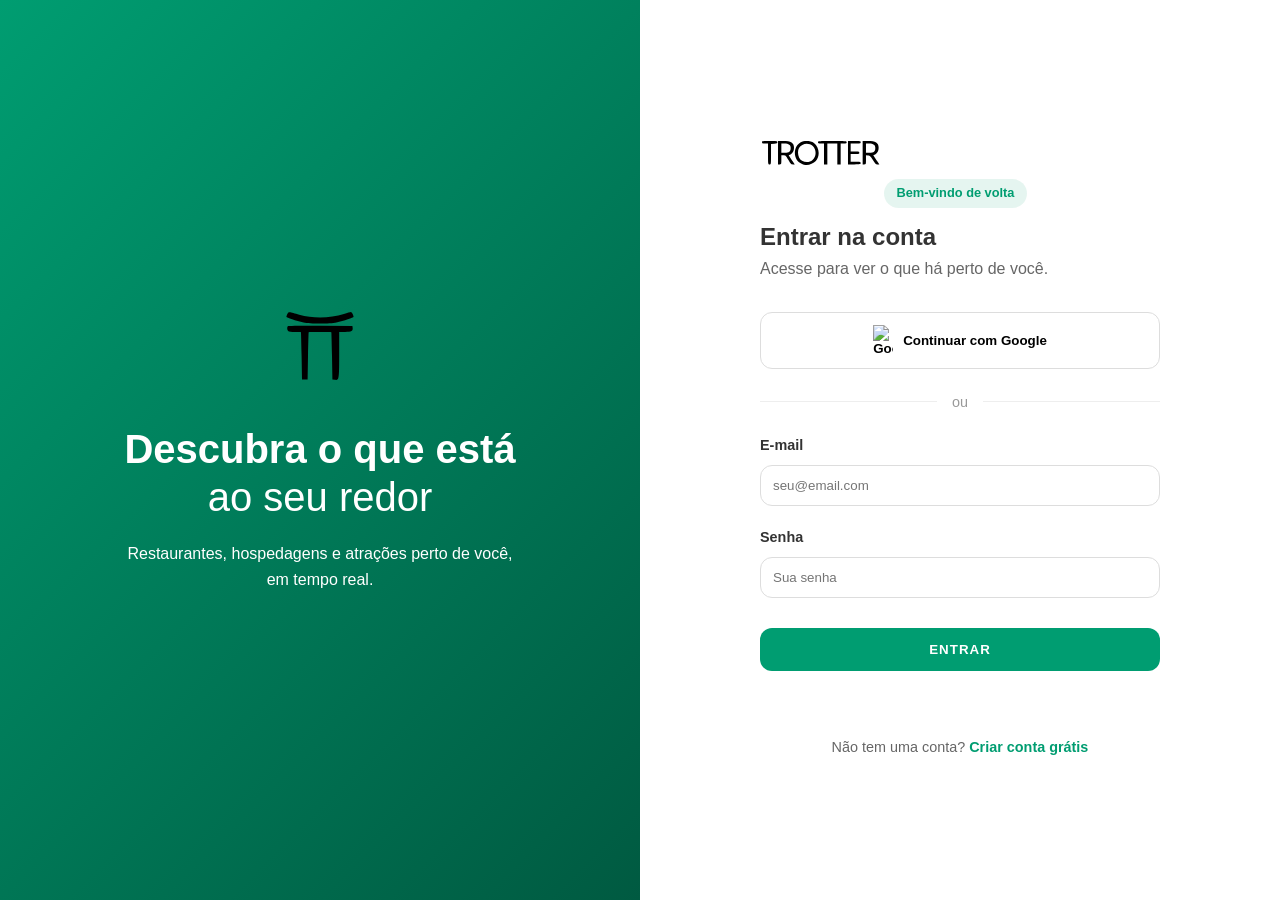
==== index.html @ 8566de99 "first commit" ====
<!DOCTYPE html>
<html lang="pt-br">
<head>
    <meta charset="UTF-8">
    <meta name="viewport" content="width=device-width, initial-scale=1.0">
    <title>Login | TROTTER</title>
    <link rel="stylesheet" href="css/global.css">
    <link rel="stylesheet" href="css/auth.css">
    <link rel="icon" href="img/logo-icon.svg" type="image/svg+xml">
</head>
<body>
    <div id="preloader">
        <img src="img/logo-trotter.svg" alt="TROTTER" width="150">
        <div class="spinner"></div>
    </div>

    <div class="auth-container">
        <div class="auth-visual">
            <div class="auth-visual-content">
                <img src="img/logo-icon.svg" alt="T" class="floating-logo">
                <h1>Descubra o que está <br><span>ao seu redor</span></h1>
                <p>Restaurantes, hospedagens e atrações perto de você, em tempo real.</p>
            </div>
        </div>
        
        <div class="auth-form-container">
            <div class="auth-form-box">
                <img src="img/logo-trotter.svg" alt="TROTTER" class="form-logo">
                <span class="tag">Bem-vindo de volta</span>
                <h2>Entrar na conta</h2>
                <p class="subtitle">Acesse para ver o que há perto de você.</p>

                <button class="btn-google" id="btn-google">
                    <img src="https://upload.wikimedia.org/wikipedia/commons/c/c1/Google_%22G%22_logo.svg" alt="Google">
                    Continuar com Google
                </button>

                <div class="divider"><span>ou</span></div>

                <form id="login-form">
                    <div class="input-group">
                        <label for="email">E-mail</label>
                        <input type="email" id="email" placeholder="seu@email.com" required>
                    </div>
                    <div class="input-group">
                        <label for="password">Senha</label>
                        <input type="password" id="password" placeholder="Sua senha" required>
                    </div>
                    <button type="submit" class="btn-submit">ENTRAR</button>
                    <p id="auth-message" class="message"></p>
                </form>

                <p class="switch-auth">
                    Não tem uma conta? <a href="pages/register.html">Criar conta grátis</a>
                </p>
            </div>
        </div>
    </div>

    <script type="module" src="js/auth.js"></script>
    <script>
        window.addEventListener('load', () => {
            setTimeout(() => {
                document.getElementById('preloader').classList.add('hidden');
            }, 800);
        });
    </script>
</body>
</html>
---- css/global.css ----
:root {
    --primary-color: #009D71;
    --primary-dark: #007a58;
    --secondary-color: #f8f9fa;
    --text-color: #333;
    --text-light: #666;
    --white: #ffffff;
    --error-color: #e74c3c;
    --border-radius: 12px;
    --shadow: 0 4px 12px rgba(0,0,0,0.1);
    --transition: all 0.3s ease;
}

* {
    margin: 0;
    padding: 0;
    box-sizing: border-box;
    font-family: 'Segoe UI', Roboto, Helvetica, Arial, sans-serif;
}

body {
    background-color: #f4f7f6;
    color: var(--text-color);
    line-height: 1.6;
    overflow-x: hidden;
}

a {
    text-decoration: none;
    color: inherit;
}

button {
    cursor: pointer;
    border: none;
    outline: none;
    transition: var(--transition);
}

.container {
    max-width: 1200px;
    margin: 0 auto;
    padding: 0 20px;
}

/* Preloader */
#preloader {
    position: fixed;
    top: 0;
    left: 0;
    width: 100%;
    height: 100%;
    background: var(--white);
    display: flex;
    flex-direction: column;
    justify-content: center;
    align-items: center;
    z-index: 9999;
    transition: opacity 0.5s ease, visibility 0.5s ease;
}

#preloader.hidden {
    opacity: 0;
    visibility: hidden;
}

.spinner {
    width: 40px;
    height: 40px;
    border: 4px solid rgba(0, 157, 113, 0.1);
    border-left-color: var(--primary-color);
    border-radius: 50%;
    animation: spin 1s linear infinite;
    margin-top: 20px;
}

@keyframes spin {
    to { transform: rotate(360deg); }
}

/* Utility Classes */
.btn-primary {
    background-color: var(--primary-color);
    color: var(--white);
    padding: 12px 24px;
    border-radius: var(--border-radius);
    font-weight: 600;
    text-align: center;
}

.btn-primary:hover {
    background-color: var(--primary-dark);
}

.text-center { text-align: center; }
.mt-20 { margin-top: 20px; }
.mb-20 { margin-bottom: 20px; }
---- css/auth.css ----
.auth-container {
    display: flex;
    min-height: 100vh;
    width: 100%;
}

.auth-visual {
    flex: 1;
    background: linear-gradient(135deg, #009D71 0%, #005a41 100%);
    display: flex;
    justify-content: center;
    align-items: center;
    color: white;
    padding: 40px;
}

@media (max-width: 768px) {
    .auth-visual { display: none; }
}

.auth-visual-content {
    max-width: 400px;
    text-align: center;
}

.floating-logo {
    width: 80px;
    margin-bottom: 30px;
    animation: float 3s ease-in-out infinite;
}

@keyframes float {
    0%, 100% { transform: translateY(0); }
    50% { transform: translateY(-20px); }
}

.auth-visual h1 {
    font-size: 2.5rem;
    margin-bottom: 20px;
    line-height: 1.2;
}

.auth-visual h1 span {
    font-weight: 300;
}

.auth-form-container {
    flex: 1;
    display: flex;
    justify-content: center;
    align-items: center;
    background-color: white;
    padding: 40px;
}

.auth-form-box {
    width: 100%;
    max-width: 400px;
}

.form-logo {
    width: 120px;
    margin-bottom: 30px;
}

.tag {
    display: inline-block;
    background: rgba(0, 157, 113, 0.1);
    color: var(--primary-color);
    padding: 4px 12px;
    border-radius: 20px;
    font-size: 0.8rem;
    font-weight: 600;
    margin-bottom: 10px;
}

.subtitle {
    color: var(--text-light);
    margin-bottom: 30px;
}

.btn-google {
    width: 100%;
    display: flex;
    align-items: center;
    justify-content: center;
    gap: 10px;
    padding: 12px;
    border: 1px solid #ddd;
    background: white;
    border-radius: var(--border-radius);
    font-weight: 600;
    margin-bottom: 20px;
}

.btn-google img {
    width: 20px;
}

.divider {
    text-align: center;
    position: relative;
    margin: 20px 0;
}

.divider::before {
    content: "";
    position: absolute;
    top: 50%;
    left: 0;
    width: 100%;
    height: 1px;
    background: #eee;
    z-index: 1;
}

.divider span {
    background: white;
    padding: 0 15px;
    color: #999;
    font-size: 0.9rem;
    position: relative;
    z-index: 2;
}

.input-group {
    margin-bottom: 20px;
}

.input-group label {
    display: block;
    margin-bottom: 8px;
    font-weight: 600;
    font-size: 0.9rem;
}

.input-group input {
    width: 100%;
    padding: 12px;
    border: 1px solid #ddd;
    border-radius: var(--border-radius);
    transition: var(--transition);
}

.input-group input:focus {
    border-color: var(--primary-color);
    box-shadow: 0 0 0 3px rgba(0, 157, 113, 0.1);
}

.btn-submit {
    width: 100%;
    background: var(--primary-color);
    color: white;
    padding: 14px;
    border-radius: var(--border-radius);
    font-weight: 700;
    letter-spacing: 1px;
    margin-top: 10px;
}

.btn-submit:hover {
    background: var(--primary-dark);
}

.switch-auth {
    margin-top: 30px;
    text-align: center;
    font-size: 0.9rem;
    color: var(--text-light);
}

.switch-auth a {
    color: var(--primary-color);
    font-weight: 700;
}

.message {
    margin-top: 15px;
    font-size: 0.9rem;
    text-align: center;
    min-height: 20px;
}

.message.error { color: var(--error-color); }
.message.success { color: var(--primary-color); }
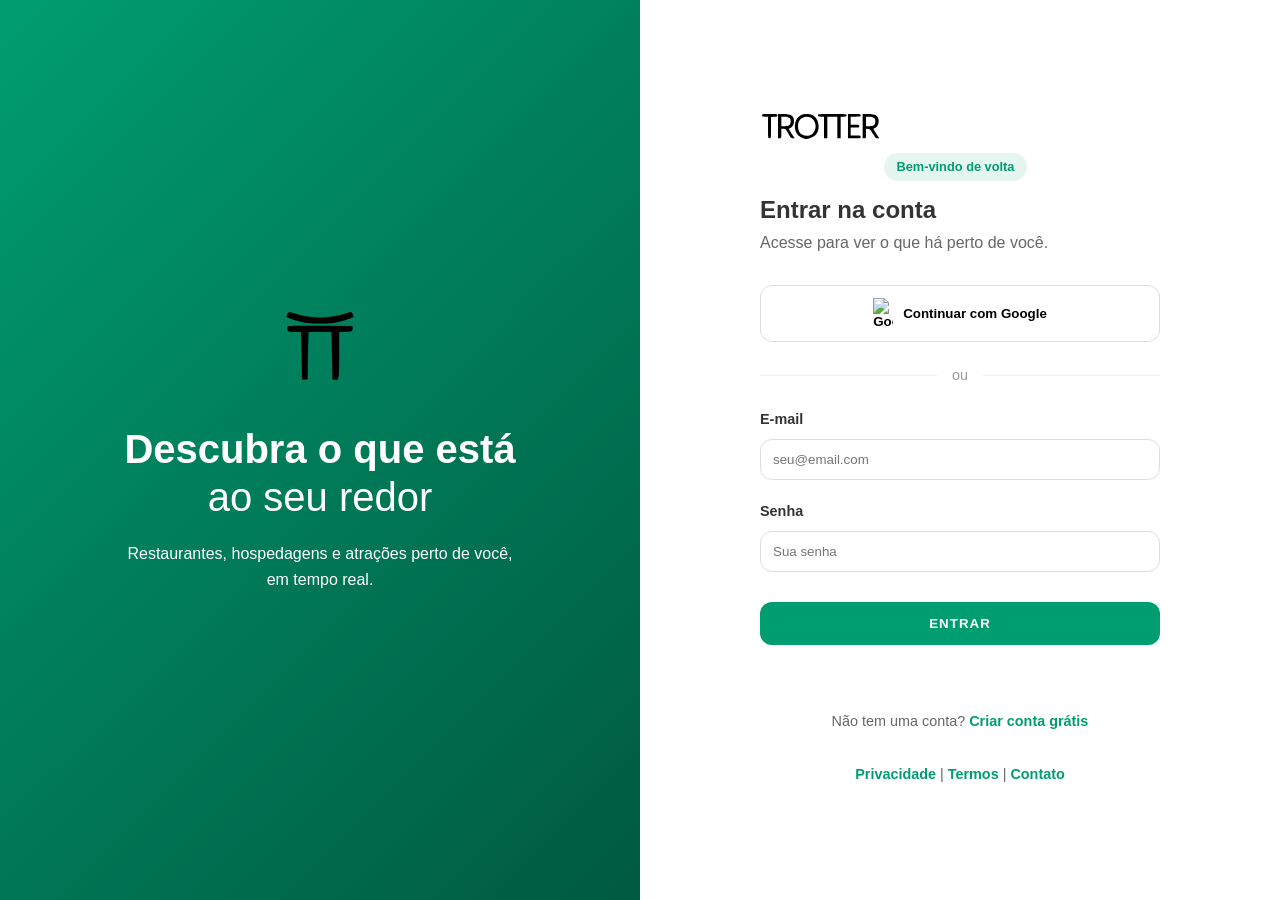
==== commit bcec54c3: "ADD: terms, privacy and contact" ====
--- a/index.html
+++ b/index.html
@@ -1,5 +1,6 @@
 <!DOCTYPE html>
 <html lang="pt-br">
+
 <head>
     <meta charset="UTF-8">
     <meta name="viewport" content="width=device-width, initial-scale=1.0">
@@ -8,6 +9,7 @@
     <link rel="stylesheet" href="css/auth.css">
     <link rel="icon" href="img/logo-icon.svg" type="image/svg+xml">
 </head>
+
 <body>
     <div id="preloader">
         <img src="img/logo-trotter.svg" alt="TROTTER" width="150">
@@ -22,7 +24,7 @@
                 <p>Restaurantes, hospedagens e atrações perto de você, em tempo real.</p>
             </div>
         </div>
-        
+
         <div class="auth-form-container">
             <div class="auth-form-box">
                 <img src="img/logo-trotter.svg" alt="TROTTER" class="form-logo">
@@ -53,6 +55,11 @@
                 <p class="switch-auth">
                     Não tem uma conta? <a href="pages/register.html">Criar conta grátis</a>
                 </p>
+                <p class="switch-auth">
+                    <a href="/pages/privacy.html">Privacidade</a> |
+                    <a href="/pages/terms.html">Termos</a> |
+                    <a href="/pages/contact.html">Contato</a>
+                </p>
             </div>
         </div>
     </div>
@@ -66,4 +73,5 @@
         });
     </script>
 </body>
-</html>
+
+</html>
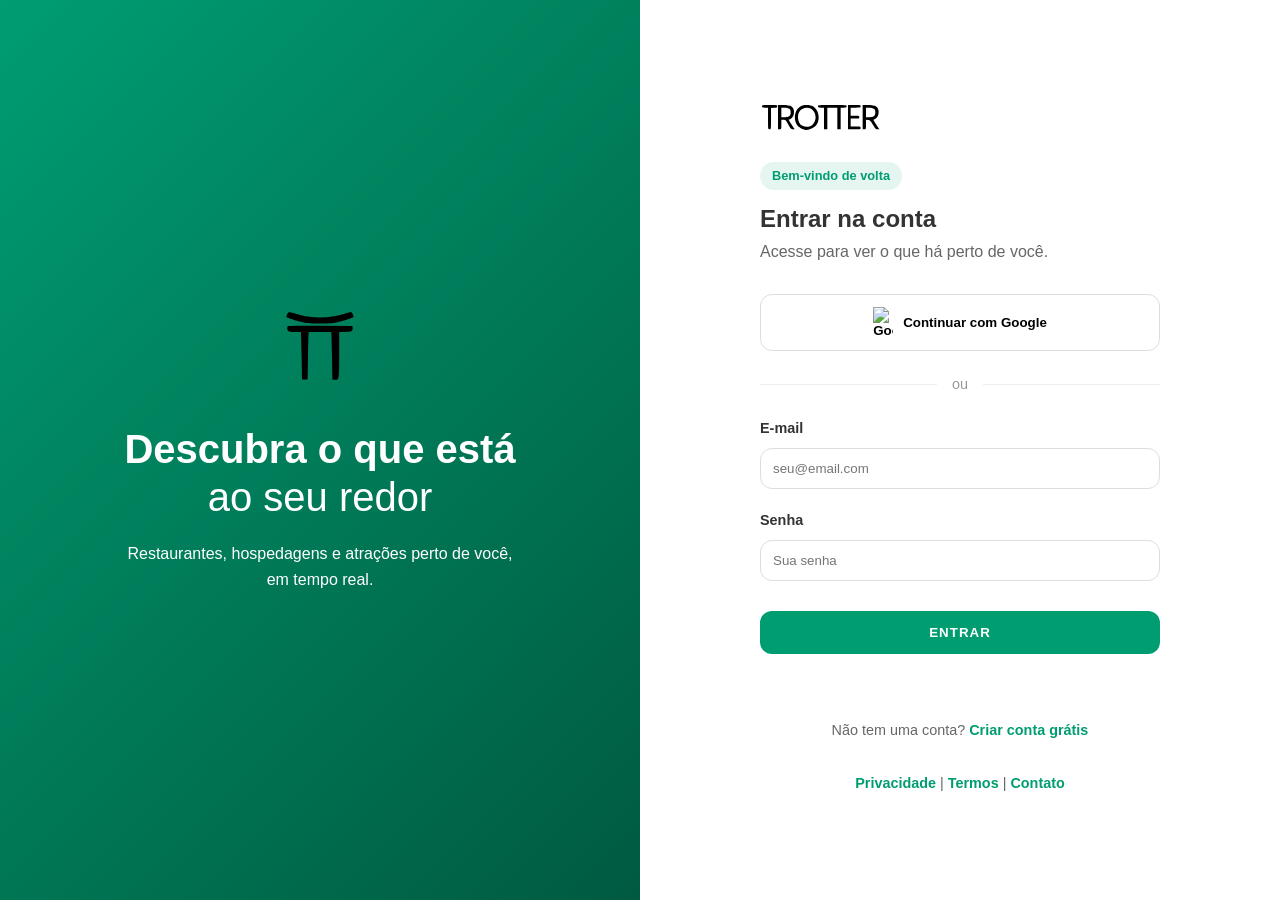
==== commit fdf41e82: "FIX: Login auth" ====
--- a/index.html
+++ b/index.html
@@ -56,9 +56,9 @@
                     Não tem uma conta? <a href="pages/register.html">Criar conta grátis</a>
                 </p>
                 <p class="switch-auth">
-                    <a href="/pages/privacy.html">Privacidade</a> |
-                    <a href="/pages/terms.html">Termos</a> |
-                    <a href="/pages/contact.html">Contato</a>
+                    <a href="privacy.html">Privacidade</a> |
+                    <a href="terms.html">Termos</a> |
+                    <a href="contact.html">Contato</a>
                 </p>
             </div>
         </div>
--- a/css/auth.css
+++ b/css/auth.css
@@ -61,6 +61,7 @@
 .form-logo {
     width: 120px;
     margin-bottom: 30px;
+    display: flex;
 }
 
 .tag {
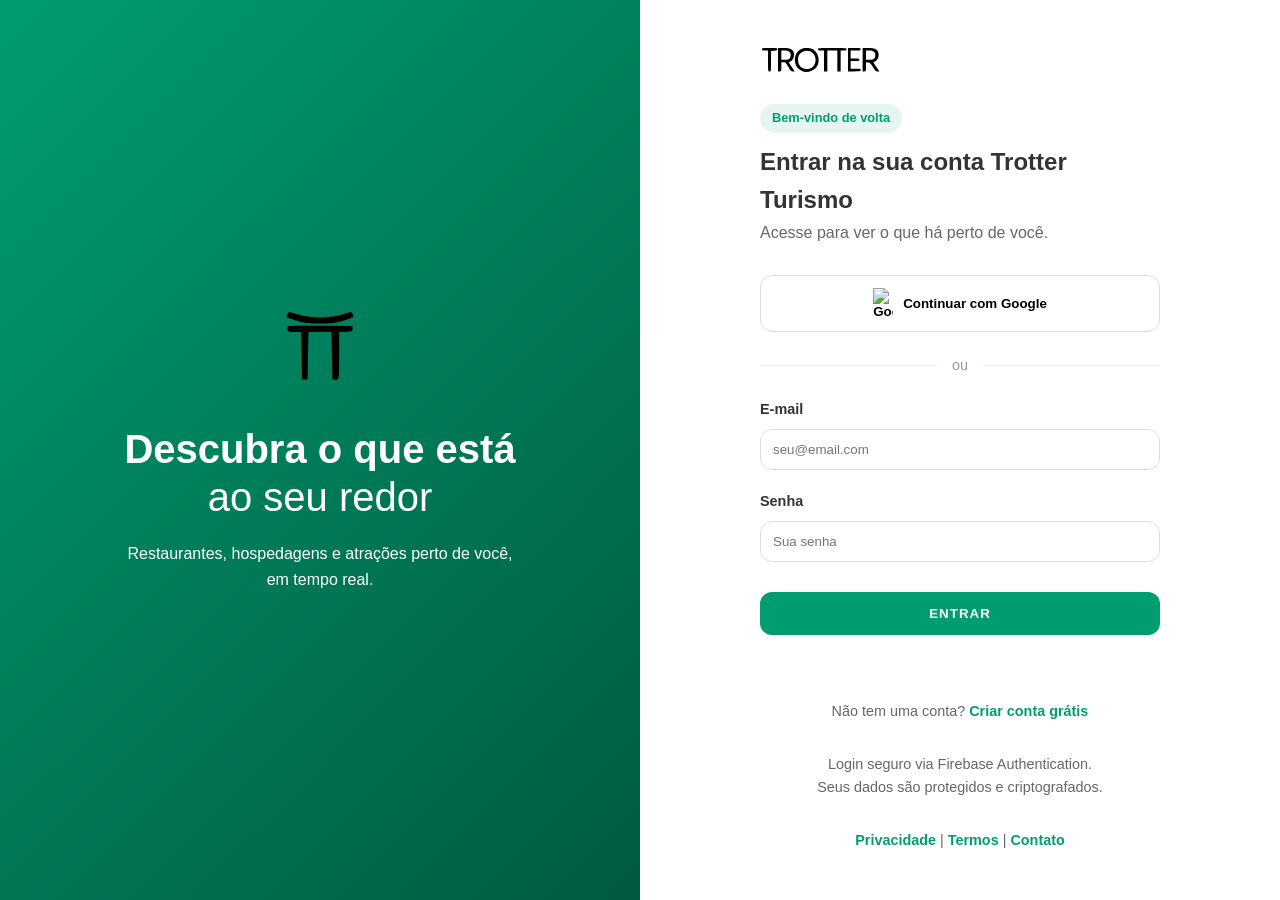
==== commit a27abb9a: "ADD contact , privacy and tems" ====
--- a/index.html
+++ b/index.html
@@ -29,7 +29,7 @@
             <div class="auth-form-box">
                 <img src="img/logo-trotter.svg" alt="TROTTER" class="form-logo">
                 <span class="tag">Bem-vindo de volta</span>
-                <h2>Entrar na conta</h2>
+                <h2>Entrar na sua conta Trotter Turismo</h2>
                 <p class="subtitle">Acesse para ver o que há perto de você.</p>
 
                 <button class="btn-google" id="btn-google">
@@ -55,11 +55,17 @@
                 <p class="switch-auth">
                     Não tem uma conta? <a href="pages/register.html">Criar conta grátis</a>
                 </p>
-                <p class="switch-auth">
-                    <a href="privacy.html">Privacidade</a> |
-                    <a href="terms.html">Termos</a> |
-                    <a href="contact.html">Contato</a>
-                </p>
+
+                <footer>
+                    <p class="switch-auth">Login seguro via Firebase Authentication.<br> Seus dados são protegidos e
+                        criptografados.</p>
+
+                    <p class="switch-auth">
+                        <a href="privacy.html">Privacidade</a> |
+                        <a href="terms.html">Termos</a> |
+                        <a href="contact.html">Contato</a>
+                    </p>
+                </footer>
             </div>
         </div>
     </div>
